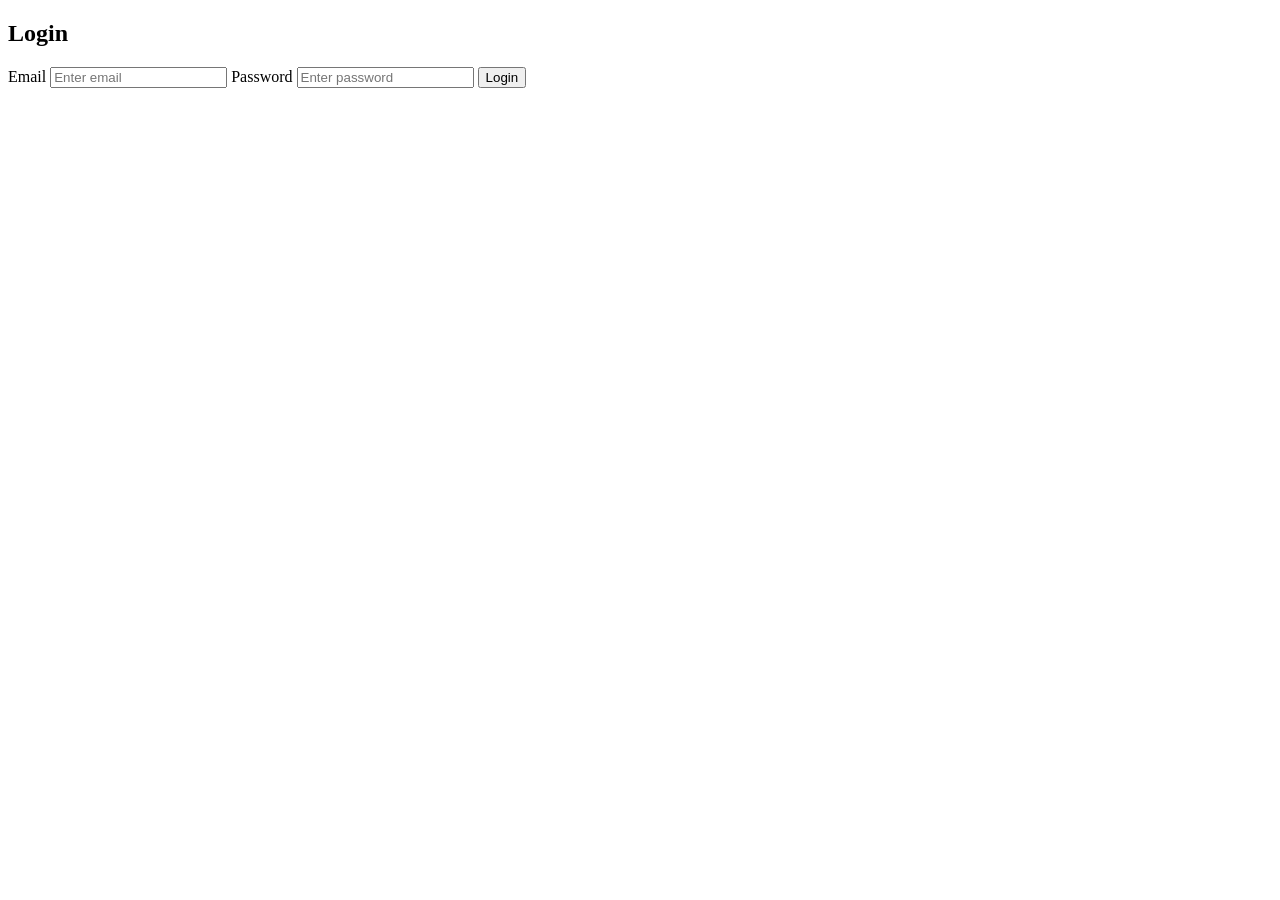
==== login.html @ 6bb75d83 "Add files via upload" ====
<!DOCTYPE html>
<html>
<head>
  <title>Login</title>
  <link rel="stylesheet" href="style.css">
</head>
<body>

<div class="login-box">
  <h2>Login</h2>

  <form>
    <label>Email</label>
    <input type="email" placeholder="Enter email" required>

    <label>Password</label>
    <input type="password" placeholder="Enter password" required>

    <button type="submit">Login</button>
  </form>
</div>

</body>
</html>
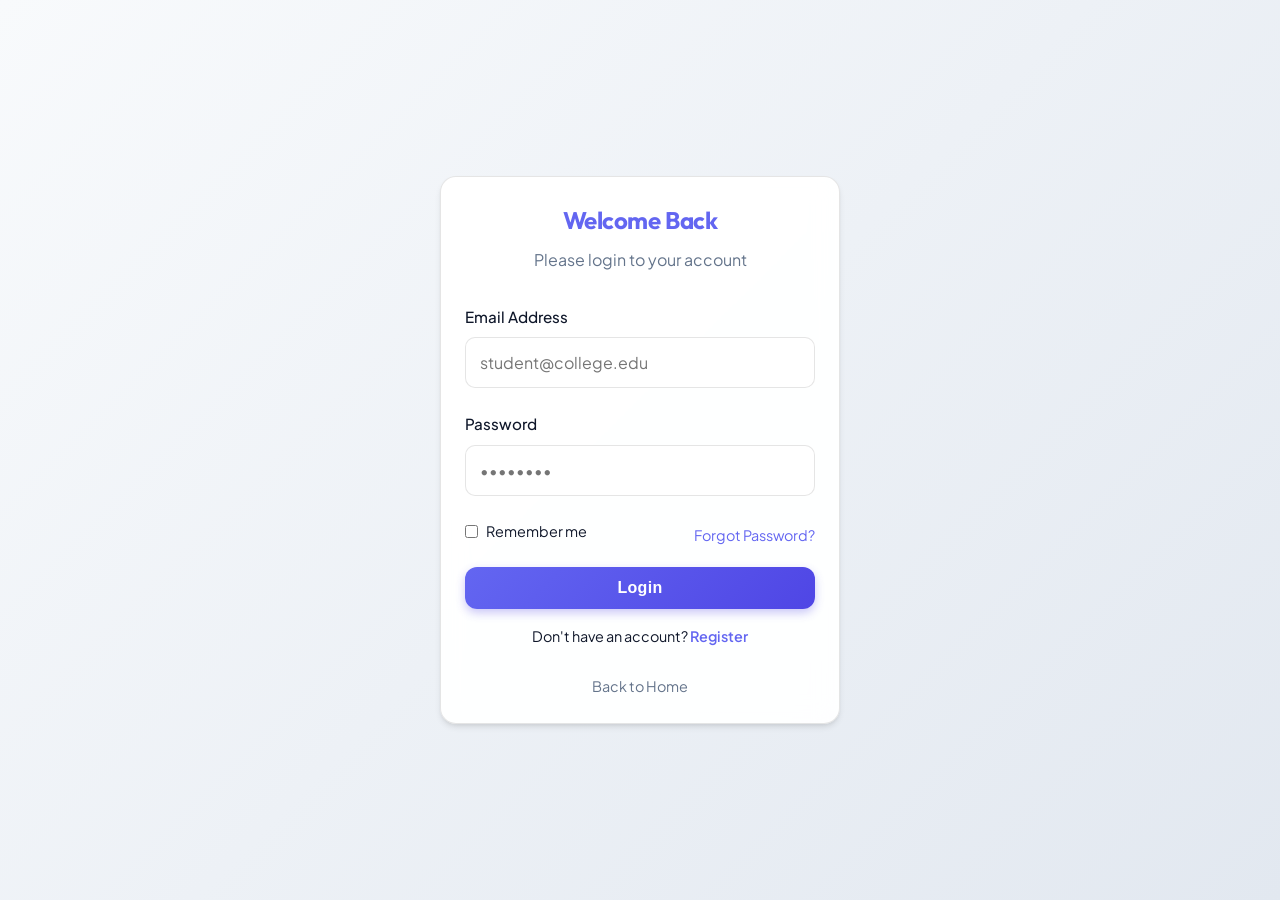
==== commit 0c744480: "Add files via upload" ====
--- a/login.html
+++ b/login.html
@@ -1,24 +1,127 @@
 <!DOCTYPE html>
-<html>
+<html lang="en">
+
 <head>
-  <title>Login</title>
-  <link rel="stylesheet" href="style.css">
+    <meta charset="UTF-8">
+    <meta name="viewport" content="width=device-width, initial-scale=1.0">
+    <title>Login - Lost & Found</title>
+    <link rel="stylesheet" href="style.css">
+    <style>
+        body {
+            justify-content: center;
+            align-items: center;
+            background: linear-gradient(135deg, #f8fafc 0%, #e2e8f0 100%);
+        }
+
+        .login-card {
+            width: 100%;
+            max-width: 400px;
+        }
+    </style>
 </head>
+
 <body>
 
-<div class="login-box">
-  <h2>Login</h2>
+    <div class="card login-card">
+        <div class="text-center mb-8">
+            <h2 style="color: var(--primary); margin-bottom: 0.5rem;">Welcome Back</h2>
+            <p style="color: var(--text-muted);">Please login to your account</p>
+        </div>
 
-  <form>
-    <label>Email</label>
-    <input type="email" placeholder="Enter email" required>
+        <form onsubmit="handleLogin(event)">
+            <div class="form-group">
+                <label for="email">Email Address</label>
+                <input type="email" id="email" placeholder="student@college.edu" required>
+            </div>
 
-    <label>Password</label>
-    <input type="password" placeholder="Enter password" required>
+            <div class="form-group">
+                <label for="password">Password</label>
+                <input type="password" id="password" placeholder="••••••••" required>
+            </div>
 
-    <button type="submit">Login</button>
-  </form>
-</div>
+            <div class="flex justify-between items-center mb-4">
+                <label class="flex items-center" style="font-size: 0.9rem; font-weight: 400;">
+                    <input type="checkbox" style="width: auto; margin-right: 0.5rem;"> Remember me
+                </label>
+                <a href="#" style="font-size: 0.9rem; color: var(--primary);">Forgot Password?</a>
+            </div>
 
+            <button type="submit" class="btn btn-primary btn-block">Login</button>
+        </form>
+
+        <div class="text-center mt-4">
+            <p style="font-size: 0.9rem;">
+                Don't have an account? <a href="#" style="color: var(--primary); font-weight: 600;">Register</a>
+            </p>
+            <br>
+            <a href="index.html" style="font-size: 0.9rem; color: var(--text-muted);">Back to Home</a>
+        </div>
+    </div>
+
+    <script>
+        const API_BASE = 'https://lostnfound-backend-pzcy.onrender.com';
+        let isRegister = false;
+
+        async function handleLogin(e) {
+            e.preventDefault();
+            const email = document.getElementById('email').value;
+            const password = document.getElementById('password').value;
+            const endpoint = isRegister ? '/auth/register' : '/auth/login';
+
+            try {
+                const res = await fetch(`${API_BASE}${endpoint}`, {
+                    method: 'POST',
+                    headers: { 'Content-Type': 'application/json' },
+                    body: JSON.stringify({ email, password })
+                });
+
+                const data = await res.json();
+
+                if (!res.ok) {
+                    alert(data.detail || 'Authentication failed');
+                    return;
+                }
+
+                if (isRegister) {
+                    alert('Registration successful! Please login.');
+                    toggleMode(); // Switch back to login
+                } else {
+                    // Login success
+                    localStorage.setItem('access_token', data.access_token);
+                    localStorage.setItem('user_email', data.user);
+                    window.location.href = 'index.html';
+                }
+            } catch (err) {
+                console.error(err);
+                alert('An error occurred. Is the server running?');
+            }
+        }
+
+        // Toggle between Login and Register
+        const title = document.querySelector('h2');
+        const submitBtn = document.querySelector('button[type="submit"]');
+        const toggleText = document.querySelector('.text-center.mt-4 p');
+
+        // Find the "Register" link and attach click handler
+        const toggleLink = toggleText.querySelector('a');
+        toggleLink.addEventListener('click', (e) => {
+            e.preventDefault();
+            toggleMode();
+        });
+
+        function toggleMode() {
+            isRegister = !isRegister;
+            if (isRegister) {
+                title.textContent = 'Create Account';
+                submitBtn.textContent = 'Register';
+                toggleText.innerHTML = `Already have an account? <a href="#" onclick="toggleMode(); return false;" style="color: var(--primary); font-weight: 600;">Login</a>`;
+            } else {
+                title.textContent = 'Welcome Back';
+                submitBtn.textContent = 'Login';
+                toggleText.innerHTML = `Don't have an account? <a href="#" onclick="toggleMode(); return false;" style="color: var(--primary); font-weight: 600;">Register</a>`;
+            }
+        }
+    </script>
 </body>
+
 </html>
--- a/style.css
+++ b/style.css
@@ -0,0 +1,397 @@
+@import url('https://fonts.googleapis.com/css2?family=Outfit:wght@300;400;500;600;700&family=Plus+Jakarta+Sans:wght@400;500;600;700&display=swap');
+
+:root {
+    /* Modern Palette - Light */
+    --primary: #6366f1;
+    /* Indigo 500 */
+    --primary-glow: rgba(99, 102, 241, 0.4);
+    --secondary: #14b8a6;
+    /* Teal 500 */
+    --danger: #f43f5e;
+    /* Rose 500 */
+
+    --bg-color: #f8fafc;
+    --bg-gradient: radial-gradient(circle at top left, #e0e7ff, transparent 40%),
+        radial-gradient(circle at bottom right, #ccfbf1, transparent 40%);
+
+    --surface: rgba(255, 255, 255, 0.95);
+    --surface-border: rgba(0, 0, 0, 0.1);
+    /* Visible gray border */
+
+    --text-main: #0f172a;
+    --text-muted: #64748b;
+
+    --card-shadow: 0 4px 6px -1px rgba(0, 0, 0, 0.1),
+        0 2px 4px -1px rgba(0, 0, 0, 0.06);
+    --card-hover-shadow: 0 10px 15px -3px rgba(0, 0, 0, 0.15),
+        0 4px 6px -2px rgba(0, 0, 0, 0.1);
+
+    --radius: 16px;
+    --font-heading: 'Outfit', sans-serif;
+    --font-body: 'Plus Jakarta Sans', sans-serif;
+}
+
+body.dark-mode {
+    /* Modern Palette - Dark */
+    --primary: #818cf8;
+    /* Indigo 400 */
+    --primary-glow: rgba(129, 140, 248, 0.4);
+    --secondary: #2dd4bf;
+    /* Teal 400 */
+    --danger: #fb7185;
+    /* Rose 400 */
+
+    --bg-color: #0b0f19;
+    /* Deep Blue-Black */
+    --bg-gradient: radial-gradient(circle at 10% 10%, rgba(99, 102, 241, 0.15), transparent 40%),
+        radial-gradient(circle at 90% 90%, rgba(45, 212, 191, 0.1), transparent 40%);
+
+    --surface: rgba(30, 41, 59, 0.7);
+    --surface-border: rgba(255, 255, 255, 0.08);
+
+    --text-main: #f8fafc;
+    --text-muted: #94a3b8;
+
+    --card-shadow: 0 4px 6px -1px rgba(0, 0, 0, 0.3);
+    --card-hover-shadow: 0 10px 20px -3px rgba(0, 0, 0, 0.4),
+        0 0 15px rgba(129, 140, 248, 0.2);
+    /* Glow effect */
+}
+
+* {
+    box-sizing: border-box;
+    margin: 0;
+    padding: 0;
+}
+
+body {
+    font-family: var(--font-body);
+    background-color: var(--bg-color);
+    background-image: var(--bg-gradient);
+    background-attachment: fixed;
+    color: var(--text-main);
+    line-height: 1.6;
+    min-height: 100vh;
+    display: flex;
+    flex-direction: column;
+    transition: background-color 0.4s ease, color 0.3s ease;
+}
+
+h1,
+h2,
+h3,
+h4,
+h5,
+h6,
+.nav-brand {
+    font-family: var(--font-heading);
+    letter-spacing: -0.02em;
+}
+
+a {
+    text-decoration: none;
+    color: inherit;
+    transition: all 0.2s ease;
+}
+
+ul {
+    list-style: none;
+}
+
+img {
+    max-width: 100%;
+    display: block;
+}
+
+/* Utilities */
+.container {
+    width: 90%;
+    max-width: 1200px;
+    margin: 0 auto;
+    padding: 0 1rem;
+}
+
+.main-content {
+    flex: 1;
+    padding: 3rem 0;
+}
+
+/* Glassmorphism Classes */
+.glass {
+    background: var(--surface);
+    backdrop-filter: blur(12px);
+    -webkit-backdrop-filter: blur(12px);
+    border: 1px solid var(--surface-border);
+}
+
+/* Navbar */
+.navbar {
+    position: sticky;
+    top: 0;
+    z-index: 50;
+    padding: 1rem 0;
+    background: rgba(255, 255, 255, 0.7);
+    backdrop-filter: blur(20px);
+    border-bottom: 1px solid var(--surface-border);
+    transition: all 0.3s ease;
+}
+
+body.dark-mode .navbar {
+    background: rgba(11, 15, 25, 0.7);
+}
+
+.nav-brand {
+    font-size: 1.5rem;
+    font-weight: 700;
+    background: linear-gradient(135deg, var(--primary), var(--secondary));
+    -webkit-background-clip: text;
+    -webkit-text-fill-color: transparent;
+}
+
+.nav-links a {
+    font-weight: 500;
+    color: var(--text-muted);
+    font-size: 0.95rem;
+    padding: 0.5rem 0.75rem;
+    border-radius: 8px;
+}
+
+.nav-links a:hover,
+.nav-links a.active {
+    color: var(--primary);
+    background: rgba(99, 102, 241, 0.1);
+}
+
+/* Hero Section Styles (Applied via inline usually, but let's override class) */
+.hero-gradient {
+    position: relative;
+    overflow: hidden;
+}
+
+.hero-gradient::before {
+    content: '';
+    position: absolute;
+    top: -50%;
+    left: -50%;
+    width: 200%;
+    height: 200%;
+    background: radial-gradient(circle, rgba(255, 255, 255, 0.1) 0%, transparent 60%);
+    animation: rotate 20s linear infinite;
+    pointer-events: none;
+}
+
+@keyframes rotate {
+    0% {
+        transform: rotate(0deg);
+    }
+
+    100% {
+        transform: rotate(360deg);
+    }
+}
+
+/* Cards */
+.card {
+    background: var(--surface);
+    backdrop-filter: blur(12px);
+    border: 1px solid var(--surface-border);
+    border-radius: var(--radius);
+    padding: 1.5rem;
+    box-shadow: var(--card-shadow);
+    transition: transform 0.3s ease, box-shadow 0.3s ease, border-color 0.3s;
+}
+
+.card:hover {
+    transform: translateY(-5px);
+    box-shadow: var(--card-hover-shadow);
+    border-color: var(--primary);
+}
+
+/* Buttons */
+.btn {
+    display: inline-flex;
+    align-items: center;
+    justify-content: center;
+    padding: 0.75rem 1.75rem;
+    font-weight: 600;
+    border-radius: 12px;
+    border: none;
+    cursor: pointer;
+    transition: all 0.3s cubic-bezier(0.4, 0, 0.2, 1);
+    font-size: 1rem;
+    letter-spacing: 0.02em;
+}
+
+.btn-primary {
+    background: linear-gradient(135deg, var(--primary), var(--primary-hover, #4f46e5));
+    color: white;
+    box-shadow: 0 4px 10px rgba(79, 70, 229, 0.3);
+}
+
+.btn-primary:hover {
+    transform: translateY(-2px);
+    box-shadow: 0 8px 15px rgba(79, 70, 229, 0.4);
+}
+
+.btn-secondary {
+    background: linear-gradient(135deg, var(--secondary), #0d9488);
+    color: white;
+    box-shadow: 0 4px 10px rgba(20, 184, 166, 0.3);
+}
+
+.btn-secondary:hover {
+    transform: translateY(-2px);
+    box-shadow: 0 8px 15px rgba(20, 184, 166, 0.4);
+}
+
+.btn-danger {
+    background: linear-gradient(135deg, var(--danger), #e11d48);
+    color: white;
+    box-shadow: 0 4px 10px rgba(244, 63, 94, 0.3);
+}
+
+.btn-danger:hover {
+    transform: translateY(-2px);
+    box-shadow: 0 8px 15px rgba(244, 63, 94, 0.4);
+}
+
+.btn-outline {
+    background: transparent;
+    border: 1px solid var(--surface-border);
+    color: var(--text-main);
+}
+
+.btn-outline:hover {
+    background: var(--surface-border);
+    color: var(--primary);
+    border-color: var(--primary);
+}
+
+.btn-block {
+    width: 100%;
+}
+
+/* Forms */
+.form-group {
+    margin-bottom: 1.5rem;
+}
+
+label {
+    display: block;
+    font-weight: 500;
+    margin-bottom: 0.5rem;
+    color: var(--text-main);
+    font-size: 0.95rem;
+}
+
+input,
+textarea,
+select {
+    width: 100%;
+    padding: 0.875rem;
+    background: var(--surface);
+    border: 1px solid var(--surface-border);
+    border-radius: 10px;
+    font-family: inherit;
+    font-size: 1rem;
+    color: var(--text-main);
+    transition: all 0.2s ease;
+}
+
+input:focus,
+textarea:focus,
+select:focus {
+    outline: none;
+    border-color: var(--primary);
+    box-shadow: 0 0 0 3px var(--primary-glow);
+    background: rgba(255, 255, 255, 0.05);
+    /* Slight tint on focus inside */
+}
+
+/* Badges */
+.badge {
+    display: inline-flex;
+    align-items: center;
+    padding: 0.25rem 0.75rem;
+    border-radius: 20px;
+    font-size: 0.75rem;
+    font-weight: 700;
+    text-transform: uppercase;
+    letter-spacing: 0.05em;
+}
+
+.badge-lost {
+    background: rgba(244, 63, 94, 0.15);
+    color: var(--danger);
+    border: 1px solid rgba(244, 63, 94, 0.2);
+}
+
+.badge-found {
+    background: rgba(20, 184, 166, 0.15);
+    color: var(--secondary);
+    border: 1px solid rgba(20, 184, 166, 0.2);
+}
+
+/* Grid System */
+.grid {
+    display: grid;
+    gap: 2rem;
+}
+
+.grid-cols-2 {
+    grid-template-columns: repeat(auto-fit, minmax(300px, 1fr));
+}
+
+.grid-cols-3 {
+    grid-template-columns: repeat(auto-fit, minmax(280px, 1fr));
+}
+
+.flex {
+    display: flex;
+}
+
+.flex-col {
+    flex-direction: column;
+}
+
+.items-center {
+    align-items: center;
+}
+
+.justify-between {
+    justify-content: space-between;
+}
+
+.justify-center {
+    justify-content: center;
+}
+
+.gap-4 {
+    gap: 1rem;
+}
+
+.text-center {
+    text-align: center;
+}
+
+.mb-4 {
+    margin-bottom: 1rem;
+}
+
+.mb-8 {
+    margin-bottom: 2rem;
+}
+
+.mt-4 {
+    margin-top: 1rem;
+}
+
+/* Footer */
+.footer {
+    border-top: 1px solid var(--surface-border);
+    padding: 2rem 0;
+    color: var(--text-muted);
+    font-size: 0.875rem;
+    background: var(--bg-color);
+    /* Match bottom bg */
+}
